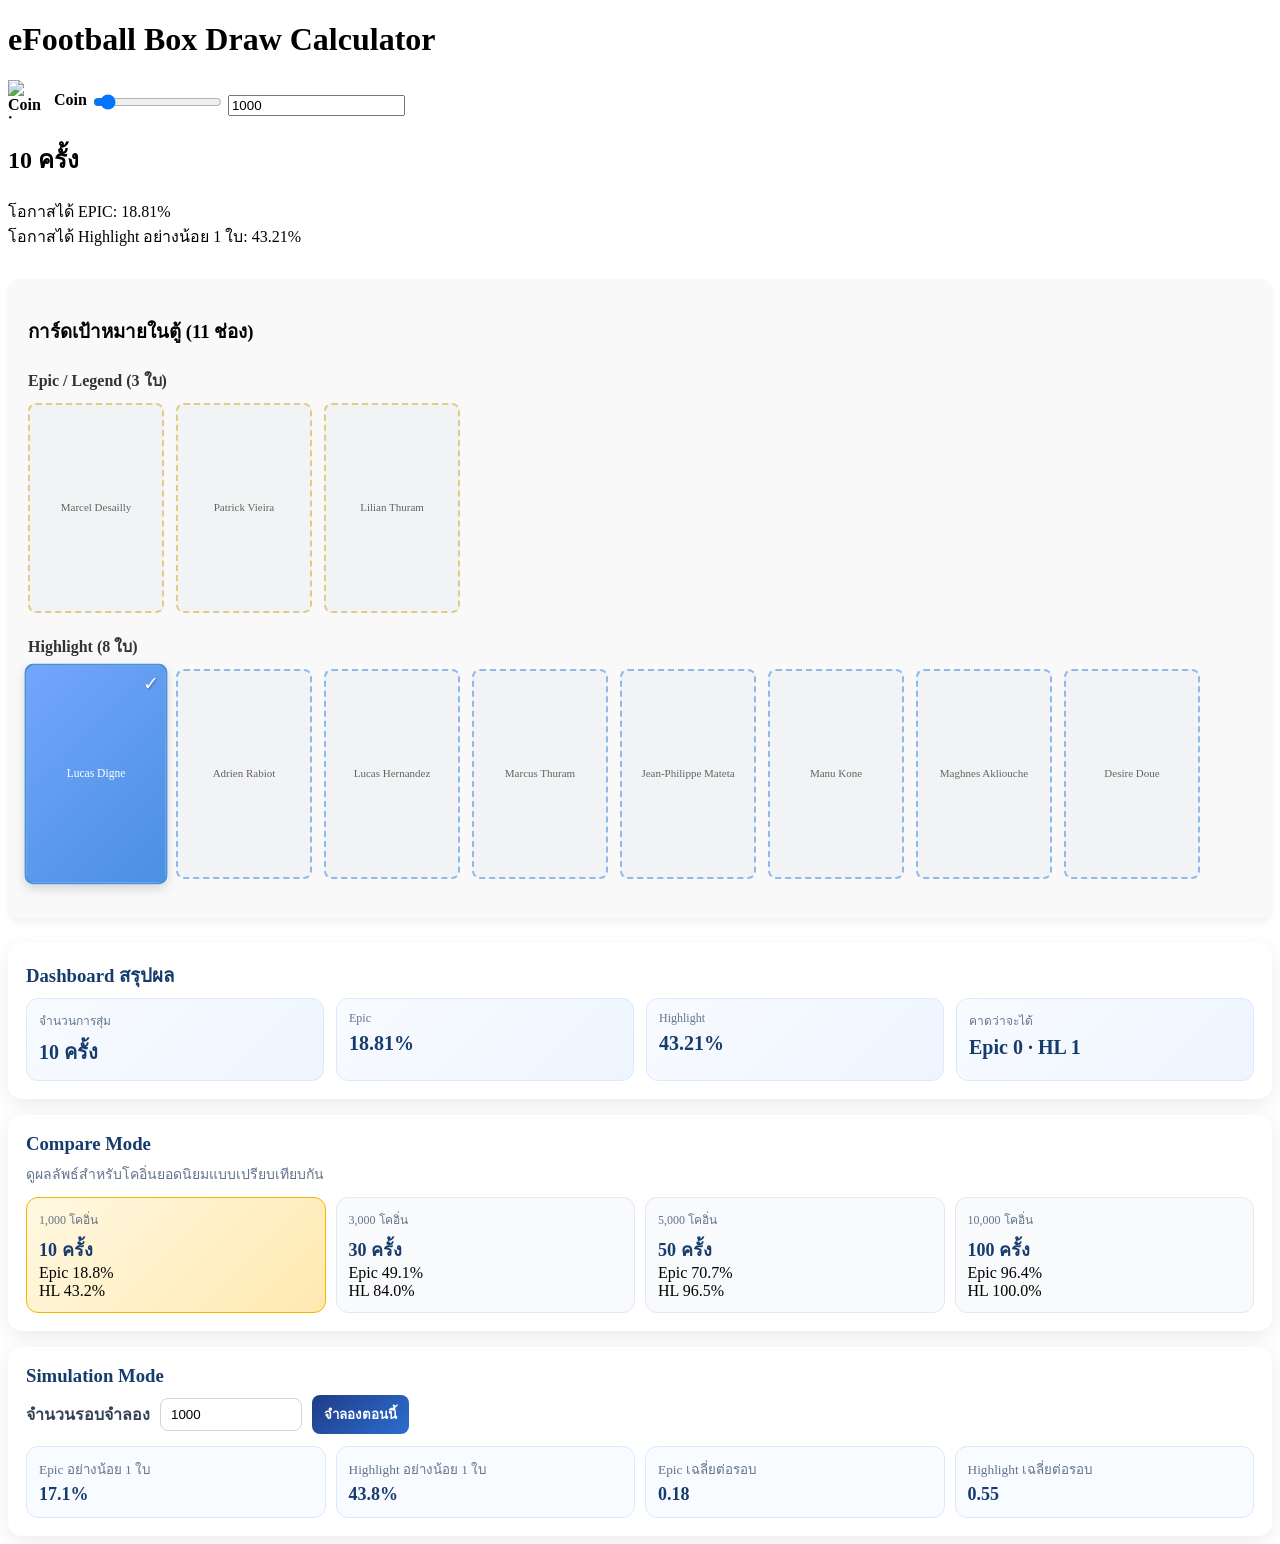
==== index.html @ aa3c1c3e "Rename Pack EPIC Cal.html to index.html" ====
<!DOCTYPE html>
<html lang="th">
<head>
    <meta charset="UTF-8">
    <meta name="viewport" content="width=device-width, initial-scale=1.0">
    <title>eFootball Box Draw Calculator</title>
    <link rel="stylesheet" href="gemini-code-1784095903949.css">
</head>
<body>
    <div class="container">
        <h1>eFootball Box Draw Calculator</h1>
        
        <div class="card-input">
            <label class="coin-label">
                <img class="coin-icon" src="https://img.konami.com/efootball/s/img/page/efotball-coin.png" alt="Coin icon">
                Coin
            </label>
            <input type="range" id="coinSlider" min="100" max="15000" step="100" value="1000">
            <input type="number" id="coinInput" value="1000">
        </div>

        <div class="result">
            <h2 id="drawCount">10 ครั้ง</h2>
            <div class="probability">
                <div>โอกาสได้ EPIC: <span id="epicChance">18.81%</span></div>
                <div>โอกาสได้ Highlight อย่างน้อย 1 ใบ: <span id="hlChance">43.21%</span></div>
            </div>
        </div>

        <!-- ส่วนแสดงผลการ์ดจำลอง -->
        <div class="card-display-container">
            <h3>การ์ดเป้าหมายในตู้ (11 ช่อง)</h3>
            
            <!-- กลุ่มการ์ดตำนาน 3 ใบ -->
            <div class="card-group epic-group">
                <h4>Epic / Legend (3 ใบ)</h4>
                <div class="cards-grid" id="epicCardsGrid">
                    <!-- การ์ดจะถูกสร้างด้วย JavaScript -->
                </div>
            </div>

            <!-- กลุ่มการ์ด Highlight 8 ใบ -->
            <div class="card-group highlight-group">
                <h4>Highlight (8 ใบ)</h4>
                <div class="cards-grid" id="highlightCardsGrid">
                    <!-- การ์ดจะถูกสร้างด้วย JavaScript -->
                </div>
            </div>
        </div>

        <div class="feature-section">
            <div class="panel-card">
                <h3>Dashboard สรุปผล</h3>
                <div class="dashboard-grid" id="dashboardSummary"></div>
            </div>

            <div class="panel-card">
                <h3>Compare Mode</h3>
                <p class="panel-caption">ดูผลลัพธ์สำหรับโคอิ่นยอดนิยมแบบเปรียบเทียบกัน</p>
                <div class="compare-grid" id="compareGrid"></div>
            </div>

            <div class="panel-card">
                <h3>Simulation Mode</h3>
                <div class="simulation-controls">
                    <label for="simulationCount">จำนวนรอบจำลอง</label>
                    <input type="number" id="simulationCount" min="100" max="10000" step="100" value="1000">
                    <button type="button" id="runSimulationBtn">จำลองตอนนี้</button>
                </div>
                <div class="simulation-results" id="simulationResults"></div>
            </div>
        </div>
    </div>

    <script src="gemini-code-1784095849559.js"></script>
    <script src="gemini-code-1784095901070.js"></script>
</body>
</html>
---- gemini-code-1784095903949.css ----
.coin-label {
    display: inline-flex;
    align-items: center;
    gap: 6px;
    font-weight: 600;
}

.coin-icon {
    width: 40px;
    height: 40px;
    object-fit: contain;
    display: inline-block;
    vertical-align: middle;
}

/* การจัดหน้าโดยรวม */
.card-display-container {
    margin-top: 30px;
    padding: 20px;
    background: #f9f9f9;
    border-radius: 12px;
    box-shadow: 0 4px 6px rgba(0,0,0,0.05);
}

.card-group {
    margin-bottom: 20px;
}

.card-group h4 {
    margin-bottom: 10px;
    color: #333;
}

/* ตารางแสดงการ์ด */
.cards-grid {
    display: flex;
    flex-wrap: wrap;
    gap: 12px;
}

/* สไตล์พื้นฐานของการ์ดนักเตะ */
.player-card {
    position: relative;
    width: 136px;
    min-height: 210px;
    border-radius: 8px;
    border: 2px dashed #ccc;
    background: #eef0f2;
    display: flex;
    flex-direction: column;
    justify-content: center;
    align-items: center;
    transition: all 0.3s ease;
    opacity: 0.6;
    padding: 8px;
    box-sizing: border-box;
}

.card-content {
    display: flex;
    flex-direction: column;
    align-items: center;
    gap: 6px;
    width: 100%;
}

.player-image {
    width: 120px;
    height: 170px;
    object-fit: cover;
    border-radius: 6px;
    display: block;
    background: #fff;
}

.card-label {
    font-size: 11px;
    text-align: center;
    line-height: 1.2;
    word-break: break-word;
}

/* สไตล์การ์ดประเภท Epic (สีทอง) */
.player-card.epic {
    border-color: #d4af37;
}

/* สไตล์การ์ดประเภท Highlight (สีม่วง/น้ำเงิน) */
.player-card.highlight {
    border-color: #4a90e2;
}

/* เครื่องหมายติ๊กถูก (ซ่อนไว้ตอนแรก) */
.player-card .checkmark {
    position: absolute;
    top: 6px;
    right: 6px;
    font-size: 18px;
    color: #aaa;
    visibility: hidden;
}

/* เมื่อการ์ดถูกเปิดใช้งาน (ตามจำนวนที่คำนวณได้) */
.player-card.active {
    opacity: 1;
    border-style: solid;
    transform: scale(1.05);
    box-shadow: 0 4px 10px rgba(0, 0, 0, 0.15);
}

.player-card.epic.active {
    background: linear-gradient(135deg, #ffe066, #d4af37);
    color: #fff;
}

.player-card.highlight.active {
    background: linear-gradient(135deg, #73a6fc, #4a90e2);
    color: #fff;
}

.player-card.active .checkmark {
    visibility: visible;
    color: #fff;
    text-shadow: 1px 1px 2px rgba(0,0,0,0.3);
}

.player-card.image-missing .card-label {
    color: #666;
}

.efootball-table-container {
    margin-top: 24px;
    overflow-x: auto;
}

.coins-probability-table {
    width: 100%;
    border-collapse: collapse;
    background: #fff;
    border-radius: 12px;
    overflow: hidden;
    box-shadow: 0 4px 12px rgba(0, 0, 0, 0.08);
}

.coins-probability-table th,
.coins-probability-table td {
    padding: 12px 10px;
    border-bottom: 1px solid #e8e8e8;
    text-align: center;
    font-size: 14px;
}

.coins-probability-table th {
    background: linear-gradient(135deg, #1f3c88, #2c6ecf);
    color: #fff;
    font-weight: 700;
}

.th-content {
    display: flex;
    flex-direction: column;
    align-items: center;
    gap: 4px;
}

.header-icon {
    font-size: 18px;
}

.coin-col {
    font-weight: 700;
    color: #1f3c88;
}

.draw-col {
    font-weight: 700;
    color: #333;
}

.prob-col {
    min-width: 220px;
}

.progress-wrapper {
    position: relative;
    width: 100%;
    height: 24px;
    background: #eef2f7;
    border-radius: 999px;
    overflow: hidden;
}

.progress-bar {
    height: 100%;
    border-radius: 999px;
    transition: width 0.3s ease;
}

.bar-green {
    background: linear-gradient(90deg, #24c76b, #1fa65b);
}

.bar-gold {
    background: linear-gradient(90deg, #ffd54f, #f4b400);
}

.pct-text {
    position: absolute;
    inset: 0;
    display: flex;
    align-items: center;
    justify-content: center;
    font-size: 12px;
    font-weight: 700;
}

.text-white {
    color: #fff;
}

.text-gold {
    color: #b8860b;
    font-weight: 700;
}

.text-lightgreen {
    color: #1f8f4d;
    font-weight: 700;
}

.row-gold-highlight {
    background: #fff8e1;
}

.row-max-green {
    background: #f2fff6;
    box-shadow: inset 0 0 0 1px #7ee08d;
}

.feature-section {
    display: grid;
    gap: 16px;
    margin-top: 24px;
}

.panel-card {
    background: #fff;
    border-radius: 14px;
    padding: 18px;
    box-shadow: 0 6px 20px rgba(0, 0, 0, 0.08);
}

.panel-card h3 {
    margin: 0 0 8px;
    color: #163b6d;
}

.panel-caption {
    margin: 0 0 12px;
    color: #64748b;
    font-size: 14px;
}

.dashboard-grid {
    display: grid;
    grid-template-columns: repeat(auto-fit, minmax(140px, 1fr));
    gap: 12px;
}

.summary-card {
    background: linear-gradient(135deg, #f8fbff, #eef5ff);
    border: 1px solid #dbe9ff;
    border-radius: 12px;
    padding: 12px;
}

.summary-label {
    display: block;
    font-size: 12px;
    color: #64748b;
    margin-bottom: 6px;
}

.summary-value {
    display: block;
    font-size: 20px;
    font-weight: 700;
    color: #163b6d;
}

.compare-grid {
    display: grid;
    grid-template-columns: repeat(auto-fit, minmax(140px, 1fr));
    gap: 10px;
}

.compare-card {
    border-radius: 12px;
    padding: 12px;
    background: #f8fafc;
    border: 1px solid #e2e8f0;
}

.compare-card.active {
    background: linear-gradient(135deg, #fff8e1, #ffe9b0);
    border-color: #f4b400;
}

.compare-label {
    font-size: 12px;
    color: #64748b;
    display: block;
    margin-bottom: 6px;
}

.compare-value {
    font-size: 18px;
    font-weight: 700;
    color: #163b6d;
}

.simulation-controls {
    display: flex;
    flex-wrap: wrap;
    gap: 10px;
    align-items: center;
    margin-bottom: 12px;
}

.simulation-controls label {
    font-weight: 600;
    color: #334155;
}

.simulation-controls input {
    padding: 8px 10px;
    border-radius: 8px;
    border: 1px solid #cbd5e1;
    min-width: 120px;
}

.simulation-controls button {
    border: none;
    border-radius: 8px;
    padding: 9px 12px;
    background: linear-gradient(135deg, #1f3c88, #2c6ecf);
    color: #fff;
    cursor: pointer;
    font-weight: 600;
}

.simulation-results {
    display: grid;
    grid-template-columns: repeat(auto-fit, minmax(140px, 1fr));
    gap: 10px;
}

.simulation-result-card {
    background: #f8fbff;
    border: 1px solid #dbe9ff;
    border-radius: 12px;
    padding: 12px;
}

.simulation-result-card strong {
    display: block;
    margin-top: 4px;
    color: #163b6d;
    font-size: 18px;
}

.simulation-result-card small {
    color: #64748b;
}
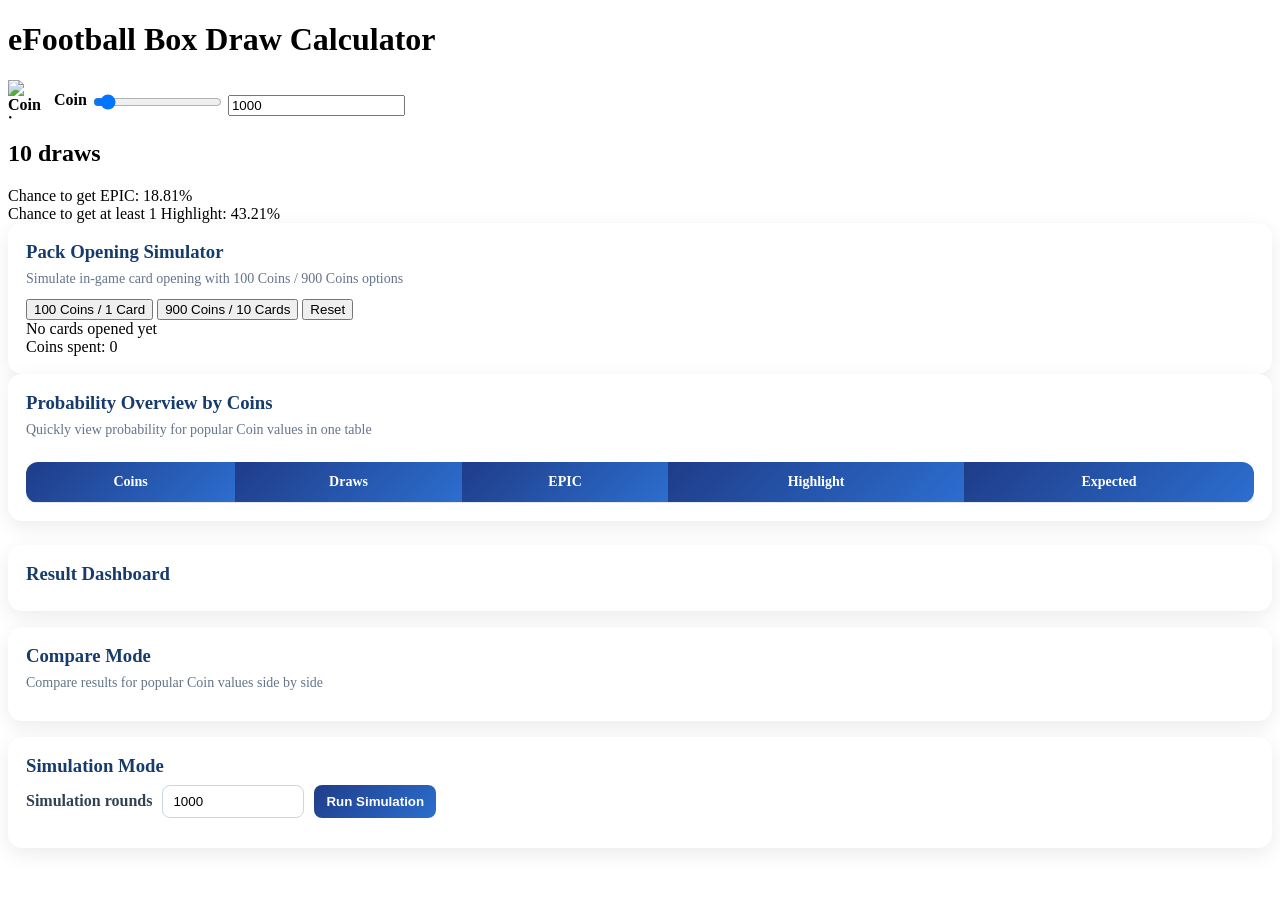
==== commit bac876ed: "Update index.html" ====
--- a/index.html
+++ b/index.html
@@ -1,5 +1,5 @@
 <!DOCTYPE html>
-<html lang="th">
+<html lang="en">
 <head>
     <meta charset="UTF-8">
     <meta name="viewport" content="width=device-width, initial-scale=1.0">
@@ -20,52 +20,64 @@
         </div>
 
         <div class="result">
-            <h2 id="drawCount">10 ครั้ง</h2>
+            <h2 id="drawCount">10 draws</h2>
             <div class="probability">
-                <div>โอกาสได้ EPIC: <span id="epicChance">18.81%</span></div>
-                <div>โอกาสได้ Highlight อย่างน้อย 1 ใบ: <span id="hlChance">43.21%</span></div>
+                <div>Chance to get EPIC: <span id="epicChance">18.81%</span></div>
+                <div>Chance to get at least 1 Highlight: <span id="hlChance">43.21%</span></div>
             </div>
         </div>
 
-        <!-- ส่วนแสดงผลการ์ดจำลอง -->
-        <div class="card-display-container">
-            <h3>การ์ดเป้าหมายในตู้ (11 ช่อง)</h3>
-            
-            <!-- กลุ่มการ์ดตำนาน 3 ใบ -->
-            <div class="card-group epic-group">
-                <h4>Epic / Legend (3 ใบ)</h4>
-                <div class="cards-grid" id="epicCardsGrid">
-                    <!-- การ์ดจะถูกสร้างด้วย JavaScript -->
-                </div>
+        <div class="panel-card opening-panel">
+            <h3>Pack Opening Simulator</h3>
+            <p class="panel-caption">Simulate in-game card opening with 100 Coins / 900 Coins options</p>
+            <div class="opening-actions">
+                <button type="button" id="openSingleBtn" class="opening-btn primary">100 Coins / 1 Card</button>
+                <button type="button" id="openTenBtn" class="opening-btn secondary">900 Coins / 10 Cards</button>
+                <button type="button" id="resetOpeningBtn" class="opening-btn reset">Reset</button>
             </div>
+            <div class="opening-summary" id="openingSummary">No cards opened yet</div>
+            <div class="opening-stats" id="openingStats">Coins spent: 0</div>
+            <div class="opening-history" id="openingHistory"></div>
+            <div class="cards-grid standard-grid" id="standardCardsGrid"></div>
+        </div>
 
-            <!-- กลุ่มการ์ด Highlight 8 ใบ -->
-            <div class="card-group highlight-group">
-                <h4>Highlight (8 ใบ)</h4>
-                <div class="cards-grid" id="highlightCardsGrid">
-                    <!-- การ์ดจะถูกสร้างด้วย JavaScript -->
-                </div>
+        <div class="panel-card probability-overview-card">
+            <h3>Probability Overview by Coins</h3>
+            <p class="panel-caption">Quickly view probability for popular Coin values in one table</p>
+            <div class="efootball-table-container">
+                <table class="coins-probability-table">
+                    <thead>
+                        <tr>
+                            <th>Coins</th>
+                            <th>Draws</th>
+                            <th>EPIC</th>
+                            <th>Highlight</th>
+                            <th>Expected</th>
+                        </tr>
+                    </thead>
+                    <tbody id="probabilityTableBody"></tbody>
+                </table>
             </div>
         </div>
 
         <div class="feature-section">
             <div class="panel-card">
-                <h3>Dashboard สรุปผล</h3>
+                <h3>Result Dashboard</h3>
                 <div class="dashboard-grid" id="dashboardSummary"></div>
             </div>
 
             <div class="panel-card">
                 <h3>Compare Mode</h3>
-                <p class="panel-caption">ดูผลลัพธ์สำหรับโคอิ่นยอดนิยมแบบเปรียบเทียบกัน</p>
+                <p class="panel-caption">Compare results for popular Coin values side by side</p>
                 <div class="compare-grid" id="compareGrid"></div>
             </div>
 
             <div class="panel-card">
                 <h3>Simulation Mode</h3>
                 <div class="simulation-controls">
-                    <label for="simulationCount">จำนวนรอบจำลอง</label>
+                    <label for="simulationCount">Simulation rounds</label>
                     <input type="number" id="simulationCount" min="100" max="10000" step="100" value="1000">
-                    <button type="button" id="runSimulationBtn">จำลองตอนนี้</button>
+                    <button type="button" id="runSimulationBtn">Run Simulation</button>
                 </div>
                 <div class="simulation-results" id="simulationResults"></div>
             </div>
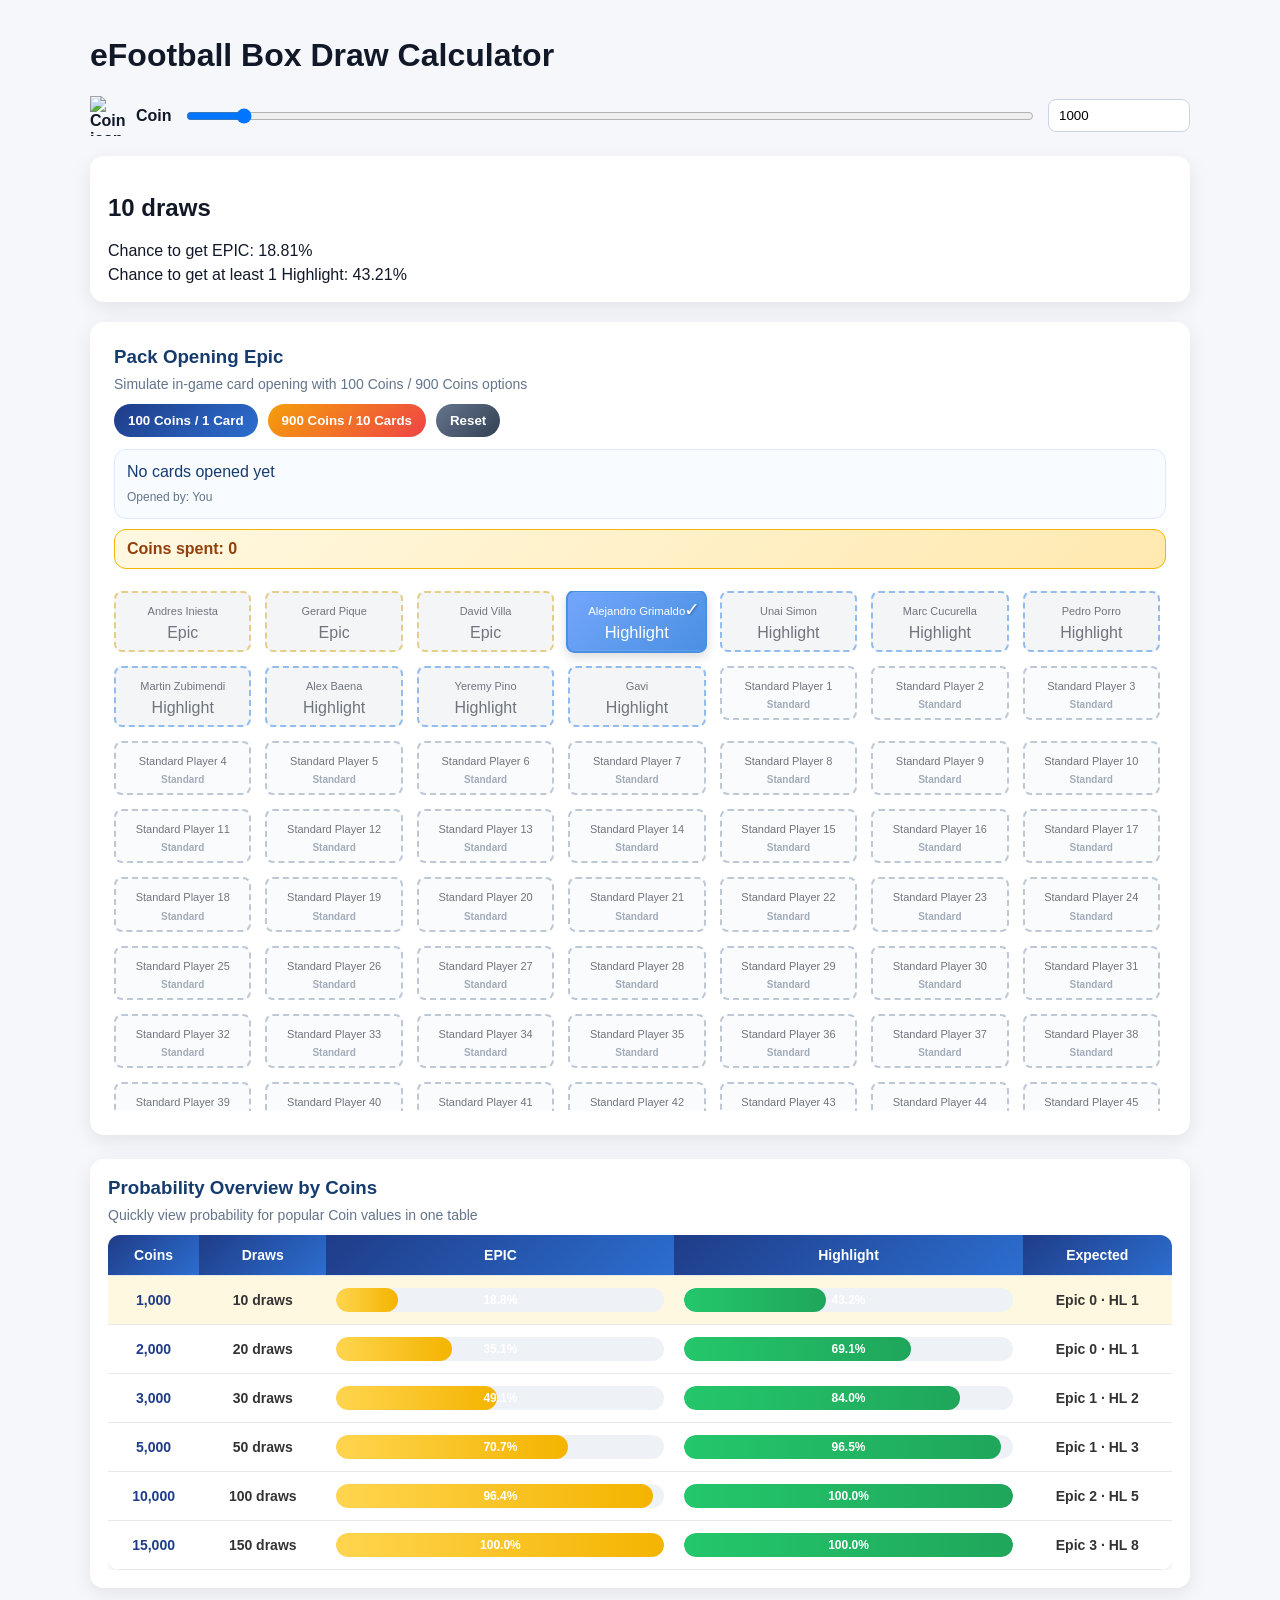
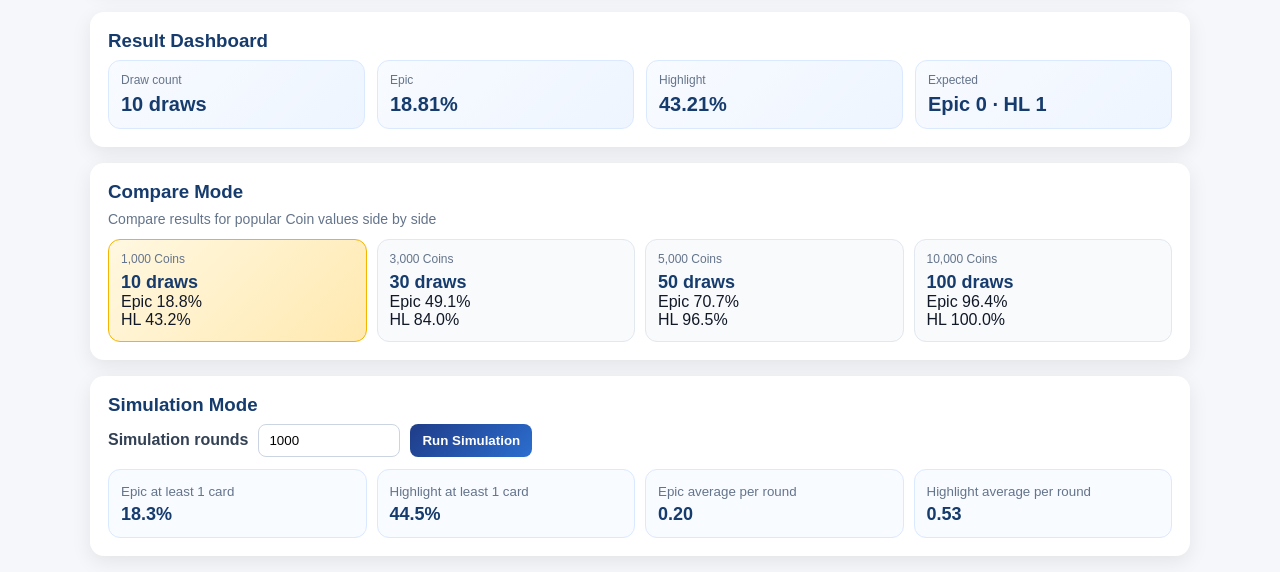
==== commit c56778f3: "Update index.html" ====
--- a/index.html
+++ b/index.html
@@ -28,7 +28,7 @@
         </div>
 
         <div class="panel-card opening-panel">
-            <h3>Pack Opening Simulator</h3>
+            <h3>Pack Opening Epic</h3>
             <p class="panel-caption">Simulate in-game card opening with 100 Coins / 900 Coins options</p>
             <div class="opening-actions">
                 <button type="button" id="openSingleBtn" class="opening-btn primary">100 Coins / 1 Card</button>
--- a/gemini-code-1784095903949.css
+++ b/gemini-code-1784095903949.css
@@ -13,7 +13,7 @@
     vertical-align: middle;
 }
 
-/* การจัดหน้าโดยรวม */
+/* Page layout */
 .card-display-container {
     margin-top: 30px;
     padding: 20px;
@@ -31,24 +31,29 @@
     color: #333;
 }
 
-/* ตารางแสดงการ์ด */
+/* Card display grid */
 .cards-grid {
-    display: flex;
-    flex-wrap: wrap;
+    display: grid;
+    /* ปรับปรุง: ใช้ auto-fill ร่วมกับขนาดขั้นต่ำที่เหมาะสมในมือถือ */
+    grid-template-columns: repeat(auto-fill, minmax(100px, 1fr));
     gap: 12px;
-}
-
-/* สไตล์พื้นฐานของการ์ดนักเตะ */
+    justify-items: center;
+    align-items: start;
+}
+
+/* Base player card styles */
 .player-card {
     position: relative;
-    width: 136px;
-    min-height: 210px;
+    width: 100%;
+    max-width: 150px;
+    /* ปรับปรุง: ถอด min-height ล็อกตายตัวออก เพื่อให้ยืดหยุ่นตามความสูงของรูปภาพจริง */
+    height: auto; 
     border-radius: 8px;
     border: 2px dashed #ccc;
     background: #eef0f2;
     display: flex;
     flex-direction: column;
-    justify-content: center;
+    justify-content: flex-start;
     align-items: center;
     transition: all 0.3s ease;
     opacity: 0.6;
@@ -65,8 +70,11 @@
 }
 
 .player-image {
-    width: 120px;
-    height: 170px;
+    width: 100%;
+    max-width: 132px;
+    height: auto;
+    /* ปรับปรุง: บังคับรักษาอัตราส่วนการ์ดให้คงที่เสมอในทุกอุปกรณ์ */
+    aspect-ratio: 132 / 186; 
     object-fit: cover;
     border-radius: 6px;
     display: block;
@@ -78,19 +86,68 @@
     text-align: center;
     line-height: 1.2;
     word-break: break-word;
-}
-
-/* สไตล์การ์ดประเภท Epic (สีทอง) */
+    margin-top: 4px;
+}
+
+/* Media Queries ปรับแต่งตามขนาดหน้าจอเพื่อความสมบูรณ์แบบ */
+@media (max-width: 900px) {
+    .cards-grid,
+    .standard-grid {
+        /* ให้แบ่งคอลัมน์อัตโนมัติแทนการล็อกจำนวนคอลัมน์ เพื่อความยืดหยุ่น */
+        grid-template-columns: repeat(auto-fill, minmax(100px, 1fr));
+    }
+}
+
+@media (max-width: 700px) {
+    .cards-grid,
+    .standard-grid {
+        grid-template-columns: repeat(auto-fill, minmax(85px, 1fr));
+        gap: 10px;
+    }
+
+    .standard-grid {
+        max-height: none;
+        padding-right: 0;
+    }
+
+    .player-card {
+        padding: 6px;
+        max-width: none;
+    }
+
+    .card-label {
+        font-size: 10px;
+    }
+}
+
+@media (max-width: 480px) {
+    .cards-grid,
+    .standard-grid {
+        /* ในมือถือจอเล็กมาก ปรับขั้นต่ำของการ์ดลงเล็กน้อยเพื่อไม่ให้ล้นออกนอกจอ */
+        grid-template-columns: repeat(auto-fill, minmax(75px, 1fr));
+        gap: 8px;
+    }
+
+    .player-card {
+        padding: 4px;
+    }
+
+    .card-label {
+        font-size: 9px;
+    }
+}
+
+/* Epic card styling (gold) */
 .player-card.epic {
     border-color: #d4af37;
 }
 
-/* สไตล์การ์ดประเภท Highlight (สีม่วง/น้ำเงิน) */
+/* Highlight card styling (blue/purple) */
 .player-card.highlight {
     border-color: #4a90e2;
 }
 
-/* เครื่องหมายติ๊กถูก (ซ่อนไว้ตอนแรก) */
+/* Checkmark (hidden by default) */
 .player-card .checkmark {
     position: absolute;
     top: 6px;
@@ -98,13 +155,14 @@
     font-size: 18px;
     color: #aaa;
     visibility: hidden;
-}
-
-/* เมื่อการ์ดถูกเปิดใช้งาน (ตามจำนวนที่คำนวณได้) */
+    z-index: 2;
+}
+
+/* When a card is activated based on the calculated amount */
 .player-card.active {
     opacity: 1;
     border-style: solid;
-    transform: scale(1.05);
+    transform: scale(1.03); /* ลดลงเล็กน้อยจาก 1.05 เพื่อป้องกันไม่ให้ชนการ์ดข้างๆ บนจอมือถือ */
     box-shadow: 0 4px 10px rgba(0, 0, 0, 0.15);
 }
 
@@ -118,6 +176,34 @@
     color: #fff;
 }
 
+.player-card.standard {
+    border-color: #94a3b8;
+    background: #f8fafc;
+}
+
+.player-card.standard .card-subtext {
+    font-size: 10px;
+    color: #64748b;
+    font-weight: 600;
+}
+
+.player-card.standard .standard-placeholder {
+    font-size: 28px;
+    color: #94a3b8;
+}
+
+.player-card.opened {
+    opacity: 1;
+    border-style: solid;
+    transform: translateY(-3px) scale(1.02);
+    box-shadow: 0 8px 16px rgba(15, 23, 42, 0.12);
+}
+
+.player-card.standard.opened {
+    background: linear-gradient(135deg, #e2e8f0, #f8fafc);
+    border-color: #475569;
+}
+
 .player-card.active .checkmark {
     visibility: visible;
     color: #fff;
@@ -128,8 +214,12 @@
     color: #666;
 }
 
+.probability-overview-card {
+    margin-top: 24px;
+}
+
 .efootball-table-container {
-    margin-top: 24px;
+    margin-top: 12px;
     overflow-x: auto;
 }
 
@@ -148,6 +238,11 @@
     border-bottom: 1px solid #e8e8e8;
     text-align: center;
     font-size: 14px;
+    vertical-align: middle;
+}
+
+.coins-probability-table tbody tr:hover {
+    background: #f8fbff;
 }
 
 .coins-probability-table th {
@@ -250,6 +345,120 @@
     box-shadow: 0 6px 20px rgba(0, 0, 0, 0.08);
 }
 
+.opening-panel {
+    margin-top: 18px;
+    padding: 24px;
+}
+
+.opening-actions {
+    display: flex;
+    flex-wrap: wrap;
+    gap: 10px;
+    margin-bottom: 12px;
+}
+
+.opening-btn {
+    border: none;
+    border-radius: 999px;
+    padding: 9px 14px;
+    font-weight: 700;
+    cursor: pointer;
+    color: #fff;
+}
+
+.opening-btn.primary {
+    background: linear-gradient(135deg, #1f3c88, #2c6ecf);
+}
+
+.opening-btn.secondary {
+    background: linear-gradient(135deg, #f59e0b, #ef4444);
+}
+
+.opening-btn.reset {
+    background: linear-gradient(135deg, #64748b, #334155);
+}
+
+.opening-summary {
+    background: #f8fbff;
+    border: 1px solid #dbe9ff;
+    border-radius: 12px;
+    padding: 10px 12px;
+    margin-bottom: 10px;
+    color: #163b6d;
+    line-height: 1.5;
+}
+
+.opening-stats {
+    background: linear-gradient(135deg, #fff8e1, #ffe9b0);
+    border: 1px solid #f4b400;
+    border-radius: 12px;
+    padding: 10px 12px;
+    margin-bottom: 10px;
+    font-weight: 700;
+    color: #92400e;
+}
+
+.opening-user {
+    font-size: 12px;
+    color: #64748b;
+}
+
+.opening-history {
+    display: grid;
+    gap: 8px;
+    margin-bottom: 12px;
+}
+
+.opening-history-item {
+    display: flex;
+    align-items: center;
+    gap: 8px;
+    padding: 8px 10px;
+    border-radius: 10px;
+    background: #f8fafc;
+    font-size: 13px;
+}
+
+.history-badge {
+    display: inline-flex;
+    align-items: center;
+    justify-content: center;
+    padding: 4px 8px;
+    border-radius: 999px;
+    font-size: 11px;
+    font-weight: 700;
+    color: #fff;
+}
+
+.history-badge.epic {
+    background: linear-gradient(135deg, #d4af37, #b8860b);
+}
+
+.history-badge.highlight {
+    background: linear-gradient(135deg, #4a90e2, #2563eb);
+}
+
+.history-badge.standard {
+    background: linear-gradient(135deg, #64748b, #334155);
+}
+
+.standard-grid {
+    max-height: 520px;
+    overflow-y: auto;
+    padding-right: 6px;
+    display: grid;
+    grid-template-columns: repeat(auto-fit, minmax(120px, 1fr));
+    gap: 14px;
+    align-items: start;
+}
+
+@media (max-width: 1024px) {
+    .standard-grid {
+        grid-template-columns: repeat(auto-fit, minmax(110px, 1fr));
+        gap: 12px;
+    }
+}
+
 .panel-card h3 {
     margin: 0 0 8px;
     color: #163b6d;
@@ -362,6 +571,54 @@
     padding: 12px;
 }
 
+body {
+    margin: 0;
+    padding: 16px;
+    font-family: Arial, sans-serif;
+    background: #f5f7fb;
+    color: #111827;
+    box-sizing: border-box;
+}
+
+.container {
+    max-width: 1100px;
+    margin: 0 auto;
+    width: 100%;
+}
+
+.card-input {
+    display: flex;
+    flex-wrap: wrap;
+    gap: 12px;
+    align-items: center;
+    margin-bottom: 20px;
+}
+
+.card-input input[type="range"] {
+    flex: 1 1 220px;
+    min-width: 0;
+}
+
+.card-input input[type="number"] {
+    width: 120px;
+    padding: 8px 10px;
+    border-radius: 8px;
+    border: 1px solid #cbd5e1;
+}
+
+.result {
+    background: #fff;
+    border-radius: 14px;
+    padding: 18px;
+    box-shadow: 0 6px 20px rgba(0,0,0,0.08);
+    margin-bottom: 20px;
+}
+
+.probability {
+    display: grid;
+    gap: 6px;
+}
+
 .simulation-result-card strong {
     display: block;
     margin-top: 4px;
@@ -371,4 +628,59 @@
 
 .simulation-result-card small {
     color: #64748b;
-}+}
+
+/* ปรับปรุง Responsive สากล: เอาการล็อกขนาดรูปภาพตายตัวออกทั้งหมด */
+@media (max-width: 768px) {
+    body {
+        padding: 12px;
+    }
+
+    .opening-actions {
+        flex-direction: column;
+        align-items: stretch;
+    }
+
+    .opening-btn {
+        width: 100%;
+    }
+
+    .coin-label {
+        width: 100%;
+    }
+
+    .card-input {
+        align-items: stretch;
+    }
+
+    .card-input input[type="number"] {
+        width: 100%;
+    }
+
+    .result,
+    .panel-card,
+    .card-display-container {
+        padding: 14px;
+    }
+
+    /* ลบการล็อกความสูงและขนาดรูปภาพที่เคยผิดพลาดออก ให้ใช้ตาม aspect-ratio ด้านบน */
+}
+
+@media (max-width: 480px) {
+    body {
+        padding: 10px;
+    }
+
+    h1 {
+        font-size: 1.4rem;
+    }
+
+    .summary-value {
+        font-size: 16px;
+    }
+
+    .compare-value,
+    .simulation-result-card strong {
+        font-size: 16px;
+    }
+}
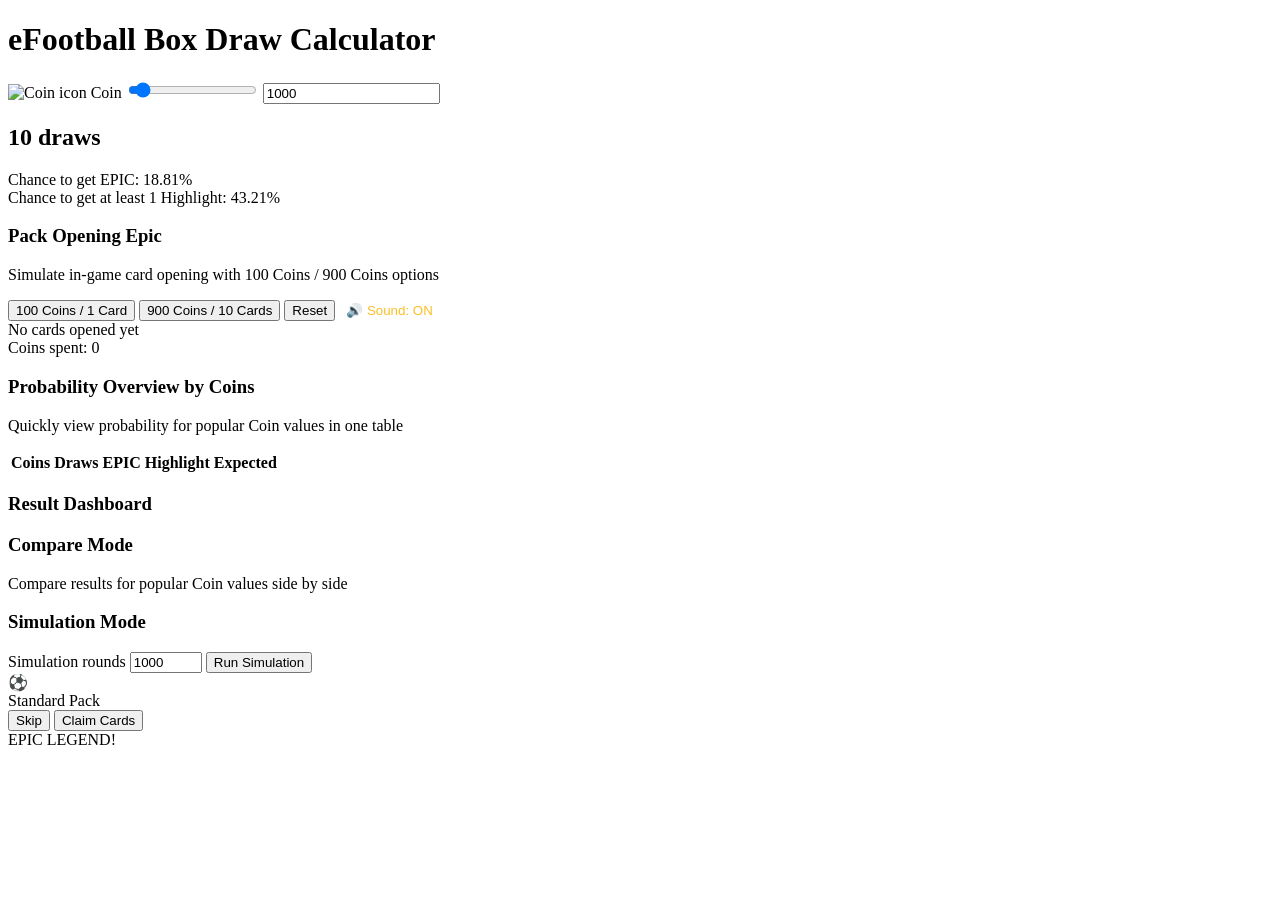
==== commit b424d33f: "Refactor index.html and add sound toggle feature Updated HTML structure and added sound toggle butto" ====
--- a/index.html
+++ b/index.html
@@ -4,7 +4,7 @@
     <meta charset="UTF-8">
     <meta name="viewport" content="width=device-width, initial-scale=1.0">
     <title>eFootball Box Draw Calculator</title>
-    <link rel="stylesheet" href="gemini-code-1784095903949.css">
+    <link rel="stylesheet" href="style.css">
 </head>
 <body>
     <div class="container">
@@ -34,6 +34,7 @@
                 <button type="button" id="openSingleBtn" class="opening-btn primary">100 Coins / 1 Card</button>
                 <button type="button" id="openTenBtn" class="opening-btn secondary">900 Coins / 10 Cards</button>
                 <button type="button" id="resetOpeningBtn" class="opening-btn reset">Reset</button>
+                <button type="button" id="soundToggleBtn" class="opening-btn sound-toggle" style="background: rgba(255, 255, 255, 0.08); border: 1px solid rgba(255,255,255,0.12); color: #fbbf24;">🔊 Sound: ON</button>
             </div>
             <div class="opening-summary" id="openingSummary">No cards opened yet</div>
             <div class="opening-stats" id="openingStats">Coins spent: 0</div>
@@ -84,7 +85,36 @@
         </div>
     </div>
 
-    <script src="gemini-code-1784095849559.js"></script>
-    <script src="gemini-code-1784095901070.js"></script>
+    <!-- Cinematic Pack Reveal Modal Overlay -->
+    <div id="packModal" class="pack-modal hidden">
+        <div class="flash-overlay" id="flashOverlay"></div>
+        
+        <!-- Phase 1: Floating/Shaking Card Pack -->
+        <div class="pack-reveal-container" id="packRevealContainer">
+            <div class="pack-card-element" id="packCardElement">
+                <div class="pack-glow-sigil"></div>
+                <div class="pack-logo">⚽</div>
+                <div class="pack-label-text">Standard Pack</div>
+            </div>
+        </div>
+
+        <!-- Phase 2: Revealed Cards Grid -->
+        <div class="revealed-grid" id="revealedGrid"></div>
+
+        <!-- Phase 3: Reveal Action Buttons -->
+        <div class="reveal-controls" id="revealControls">
+            <button type="button" class="reveal-modal-btn skip" id="skipBtn">Skip</button>
+            <button type="button" class="reveal-modal-btn claim" id="claimBtn">Claim Cards</button>
+        </div>
+
+        <!-- Special Epic Cinematic Zoom Overlay -->
+        <div class="epic-cinematic-overlay" id="epicCinematicOverlay">
+            <div class="epic-cinematic-card-zoom" id="epicCinematicCardZoom"></div>
+            <div class="epic-title-reveal" id="epicTitleReveal">EPIC LEGEND!</div>
+        </div>
+    </div>
+
+    <script src="probability.js"></script>
+    <script src="app.js"></script>
 </body>
 </html>
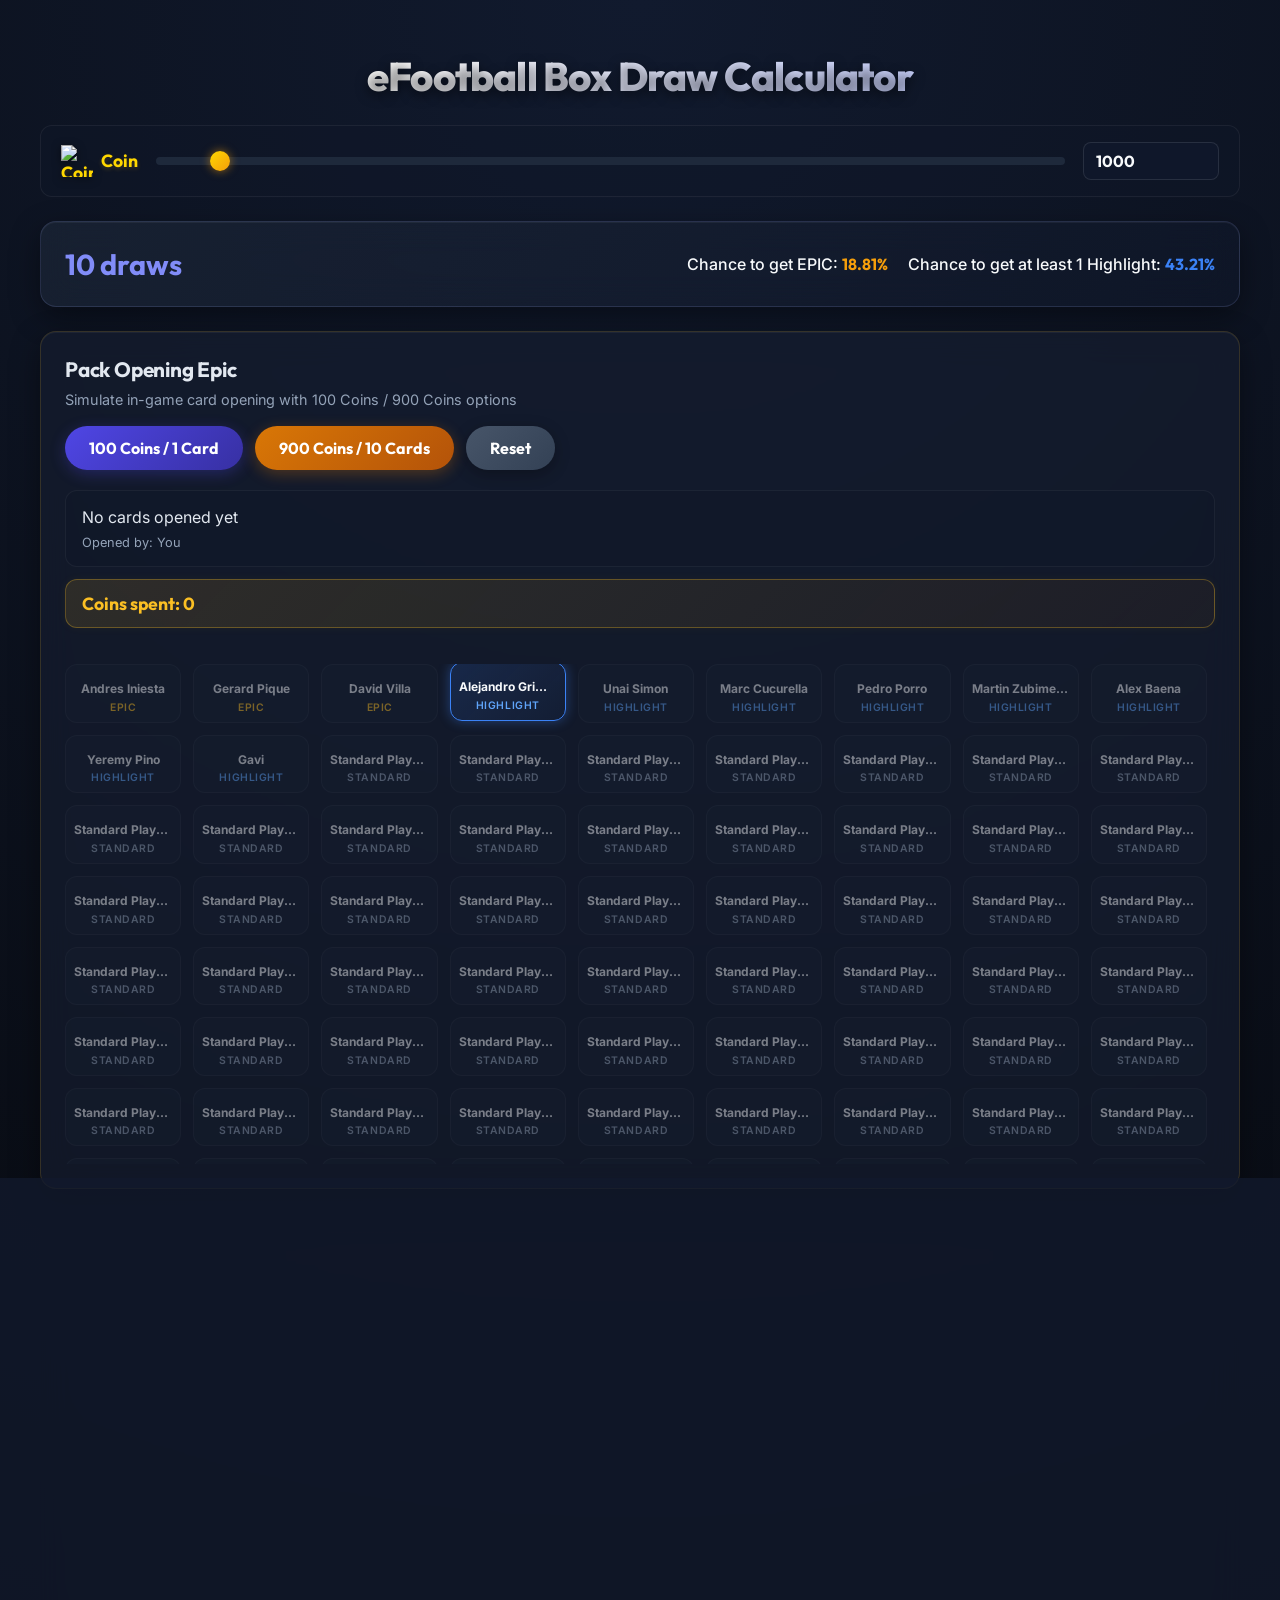
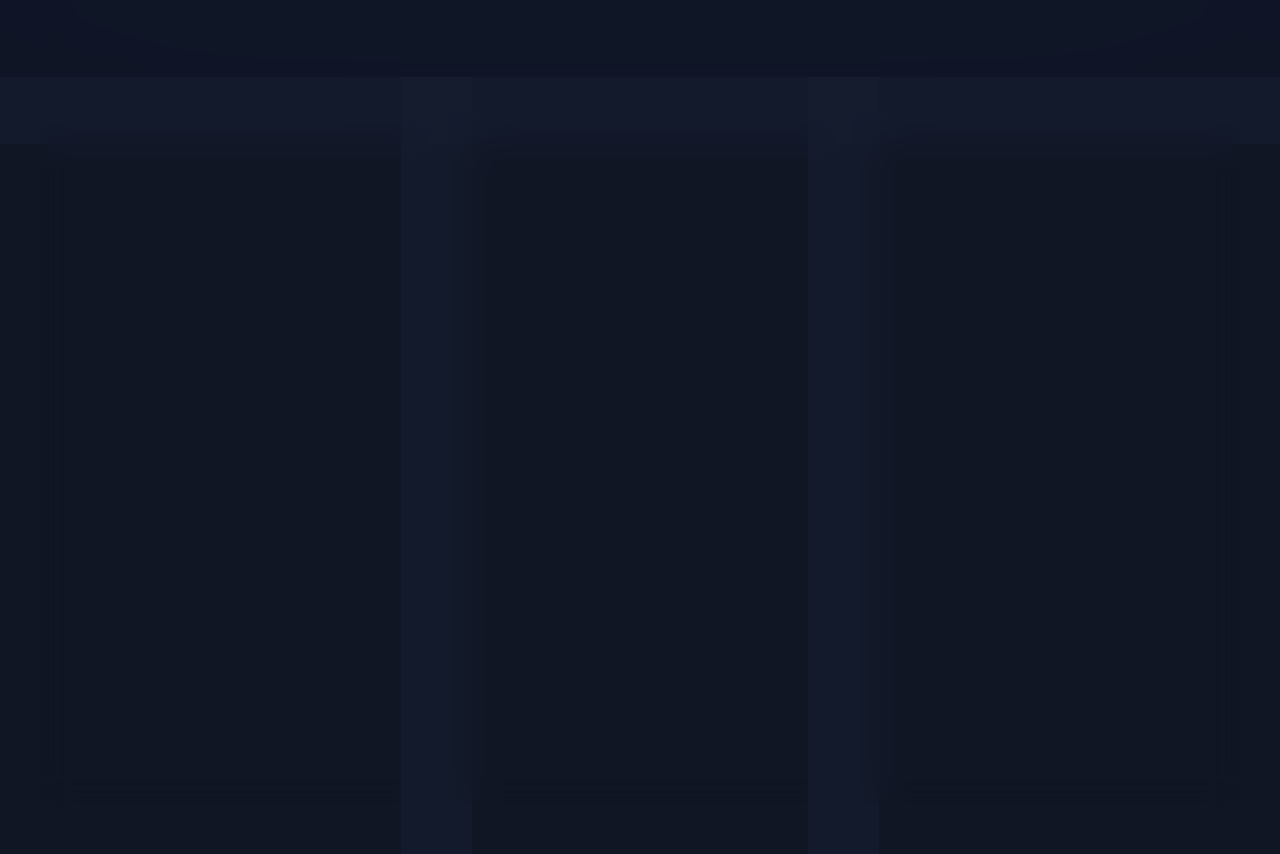
==== commit b6b70deb: "Add files via upload" ====
--- a/index.html
+++ b/index.html
@@ -1,120 +1,90 @@
-<!DOCTYPE html>
-<html lang="en">
-<head>
-    <meta charset="UTF-8">
-    <meta name="viewport" content="width=device-width, initial-scale=1.0">
-    <title>eFootball Box Draw Calculator</title>
-    <link rel="stylesheet" href="style.css">
-</head>
-<body>
-    <div class="container">
-        <h1>eFootball Box Draw Calculator</h1>
-        
-        <div class="card-input">
-            <label class="coin-label">
-                <img class="coin-icon" src="https://img.konami.com/efootball/s/img/page/efotball-coin.png" alt="Coin icon">
-                Coin
-            </label>
-            <input type="range" id="coinSlider" min="100" max="15000" step="100" value="1000">
-            <input type="number" id="coinInput" value="1000">
-        </div>
-
-        <div class="result">
-            <h2 id="drawCount">10 draws</h2>
-            <div class="probability">
-                <div>Chance to get EPIC: <span id="epicChance">18.81%</span></div>
-                <div>Chance to get at least 1 Highlight: <span id="hlChance">43.21%</span></div>
-            </div>
-        </div>
-
-        <div class="panel-card opening-panel">
-            <h3>Pack Opening Epic</h3>
-            <p class="panel-caption">Simulate in-game card opening with 100 Coins / 900 Coins options</p>
-            <div class="opening-actions">
-                <button type="button" id="openSingleBtn" class="opening-btn primary">100 Coins / 1 Card</button>
-                <button type="button" id="openTenBtn" class="opening-btn secondary">900 Coins / 10 Cards</button>
-                <button type="button" id="resetOpeningBtn" class="opening-btn reset">Reset</button>
-                <button type="button" id="soundToggleBtn" class="opening-btn sound-toggle" style="background: rgba(255, 255, 255, 0.08); border: 1px solid rgba(255,255,255,0.12); color: #fbbf24;">🔊 Sound: ON</button>
-            </div>
-            <div class="opening-summary" id="openingSummary">No cards opened yet</div>
-            <div class="opening-stats" id="openingStats">Coins spent: 0</div>
-            <div class="opening-history" id="openingHistory"></div>
-            <div class="cards-grid standard-grid" id="standardCardsGrid"></div>
-        </div>
-
-        <div class="panel-card probability-overview-card">
-            <h3>Probability Overview by Coins</h3>
-            <p class="panel-caption">Quickly view probability for popular Coin values in one table</p>
-            <div class="efootball-table-container">
-                <table class="coins-probability-table">
-                    <thead>
-                        <tr>
-                            <th>Coins</th>
-                            <th>Draws</th>
-                            <th>EPIC</th>
-                            <th>Highlight</th>
-                            <th>Expected</th>
-                        </tr>
-                    </thead>
-                    <tbody id="probabilityTableBody"></tbody>
-                </table>
-            </div>
-        </div>
-
-        <div class="feature-section">
-            <div class="panel-card">
-                <h3>Result Dashboard</h3>
-                <div class="dashboard-grid" id="dashboardSummary"></div>
-            </div>
-
-            <div class="panel-card">
-                <h3>Compare Mode</h3>
-                <p class="panel-caption">Compare results for popular Coin values side by side</p>
-                <div class="compare-grid" id="compareGrid"></div>
-            </div>
-
-            <div class="panel-card">
-                <h3>Simulation Mode</h3>
-                <div class="simulation-controls">
-                    <label for="simulationCount">Simulation rounds</label>
-                    <input type="number" id="simulationCount" min="100" max="10000" step="100" value="1000">
-                    <button type="button" id="runSimulationBtn">Run Simulation</button>
-                </div>
-                <div class="simulation-results" id="simulationResults"></div>
-            </div>
-        </div>
-    </div>
-
-    <!-- Cinematic Pack Reveal Modal Overlay -->
-    <div id="packModal" class="pack-modal hidden">
-        <div class="flash-overlay" id="flashOverlay"></div>
-        
-        <!-- Phase 1: Floating/Shaking Card Pack -->
-        <div class="pack-reveal-container" id="packRevealContainer">
-            <div class="pack-card-element" id="packCardElement">
-                <div class="pack-glow-sigil"></div>
-                <div class="pack-logo">⚽</div>
-                <div class="pack-label-text">Standard Pack</div>
-            </div>
-        </div>
-
-        <!-- Phase 2: Revealed Cards Grid -->
-        <div class="revealed-grid" id="revealedGrid"></div>
-
-        <!-- Phase 3: Reveal Action Buttons -->
-        <div class="reveal-controls" id="revealControls">
-            <button type="button" class="reveal-modal-btn skip" id="skipBtn">Skip</button>
-            <button type="button" class="reveal-modal-btn claim" id="claimBtn">Claim Cards</button>
-        </div>
-
-        <!-- Special Epic Cinematic Zoom Overlay -->
-        <div class="epic-cinematic-overlay" id="epicCinematicOverlay">
-            <div class="epic-cinematic-card-zoom" id="epicCinematicCardZoom"></div>
-            <div class="epic-title-reveal" id="epicTitleReveal">EPIC LEGEND!</div>
-        </div>
-    </div>
-
-    <script src="probability.js"></script>
-    <script src="app.js"></script>
-</body>
-</html>
+<!DOCTYPE html>
+<html lang="en">
+<head>
+    <meta charset="UTF-8">
+    <meta name="viewport" content="width=device-width, initial-scale=1.0">
+    <title>eFootball Box Draw Calculator</title>
+    <link rel="stylesheet" href="style.css">
+</head>
+<body>
+    <div class="container">
+        <h1>eFootball Box Draw Calculator</h1>
+        
+        <div class="card-input">
+            <label class="coin-label">
+                <img class="coin-icon" src="https://img.konami.com/efootball/s/img/page/efotball-coin.png" alt="Coin icon">
+                Coin
+            </label>
+            <input type="range" id="coinSlider" min="100" max="15000" step="100" value="1000">
+            <input type="number" id="coinInput" value="1000">
+        </div>
+
+        <div class="result">
+            <h2 id="drawCount">10 draws</h2>
+            <div class="probability">
+                <div>Chance to get EPIC: <span id="epicChance">18.81%</span></div>
+                <div>Chance to get at least 1 Highlight: <span id="hlChance">43.21%</span></div>
+            </div>
+        </div>
+
+        <div class="panel-card opening-panel">
+            <h3>Pack Opening Epic</h3>
+            <p class="panel-caption">Simulate in-game card opening with 100 Coins / 900 Coins options</p>
+            <div class="opening-actions">
+                <button type="button" id="openSingleBtn" class="opening-btn primary">100 Coins / 1 Card</button>
+                <button type="button" id="openTenBtn" class="opening-btn secondary">900 Coins / 10 Cards</button>
+                <button type="button" id="resetOpeningBtn" class="opening-btn reset">Reset</button>
+            </div>
+            <div class="opening-summary" id="openingSummary">No cards opened yet</div>
+            <div class="opening-stats" id="openingStats">Coins spent: 0</div>
+            <div class="opening-history" id="openingHistory"></div>
+            <div class="cards-grid standard-grid" id="standardCardsGrid"></div>
+        </div>
+
+        <div class="panel-card probability-overview-card">
+            <h3>Probability Overview by Coins</h3>
+            <p class="panel-caption">Quickly view probability for popular Coin values in one table</p>
+            <div class="efootball-table-container">
+                <table class="coins-probability-table">
+                    <thead>
+                        <tr>
+                            <th>Coins</th>
+                            <th>Draws</th>
+                            <th>EPIC</th>
+                            <th>Highlight</th>
+                            <th>Expected</th>
+                        </tr>
+                    </thead>
+                    <tbody id="probabilityTableBody"></tbody>
+                </table>
+            </div>
+        </div>
+
+        <div class="feature-section">
+            <div class="panel-card">
+                <h3>Result Dashboard</h3>
+                <div class="dashboard-grid" id="dashboardSummary"></div>
+            </div>
+
+            <div class="panel-card">
+                <h3>Compare Mode</h3>
+                <p class="panel-caption">Compare results for popular Coin values side by side</p>
+                <div class="compare-grid" id="compareGrid"></div>
+            </div>
+
+            <div class="panel-card">
+                <h3>Simulation Mode</h3>
+                <div class="simulation-controls">
+                    <label for="simulationCount">Simulation rounds</label>
+                    <input type="number" id="simulationCount" min="100" max="10000" step="100" value="1000">
+                    <button type="button" id="runSimulationBtn">Run Simulation</button>
+                </div>
+                <div class="simulation-results" id="simulationResults"></div>
+            </div>
+        </div>
+    </div>
+
+    <script src="probability.js"></script>
+    <script src="app.js"></script>
+</body>
+</html>
--- a/style.css
+++ b/style.css
@@ -0,0 +1,777 @@
+@import url('https://fonts.googleapis.com/css2?family=Inter:wght@400;500;600;700&family=Outfit:wght@400;600;700;800&display=swap');
+
+:root {
+    --bg-dark: #07090e;
+    --bg-deep: #0b0f19;
+    --bg-panel: rgba(22, 30, 49, 0.65);
+    --bg-card: rgba(30, 41, 59, 0.4);
+    --border-color: rgba(255, 255, 255, 0.06);
+    --border-glow: rgba(255, 255, 255, 0.1);
+    --text-main: #f8fafc;
+    --text-muted: #94a3b8;
+    
+    --color-epic-primary: #d4af37;
+    --color-epic-secondary: #f59e0b;
+    --color-epic-glow: rgba(245, 158, 11, 0.45);
+    
+    --color-hl-primary: #3b82f6;
+    --color-hl-secondary: #2563eb;
+    --color-hl-glow: rgba(59, 130, 246, 0.4);
+    
+    --color-std-primary: #64748b;
+    --color-std-secondary: #475569;
+    --color-std-glow: rgba(100, 116, 139, 0.15);
+    
+    --transition-smooth: all 0.3s cubic-bezier(0.4, 0, 0.2, 1);
+}
+
+/* Global Reset & Base */
+body {
+    margin: 0;
+    padding: 24px;
+    font-family: 'Inter', sans-serif;
+    background: radial-gradient(circle at top, #111a2e 0%, var(--bg-dark) 70%);
+    color: var(--text-main);
+    box-sizing: border-box;
+    min-height: 100vh;
+}
+
+.container {
+    max-width: 1200px;
+    margin: 0 auto;
+    width: 100%;
+}
+
+/* Headings */
+h1 {
+    font-family: 'Outfit', sans-serif;
+    font-weight: 800;
+    font-size: 2.5rem;
+    text-align: center;
+    margin-bottom: 24px;
+    background: linear-gradient(135deg, #fff 30%, #a5b4fc 100%);
+    -webkit-background-clip: text;
+    -webkit-text-fill-color: transparent;
+    letter-spacing: -0.02em;
+    text-shadow: 0 4px 12px rgba(0,0,0,0.5);
+}
+
+h2, h3, h4 {
+    font-family: 'Outfit', sans-serif;
+    font-weight: 700;
+}
+
+/* Panel & Card Design */
+.panel-card, .result, .card-display-container {
+    background: var(--bg-panel);
+    border: 1px solid var(--border-color);
+    border-radius: 16px;
+    padding: 24px;
+    box-shadow: 0 10px 30px rgba(0, 0, 0, 0.4), inset 0 1px 0 rgba(255,255,255,0.05);
+    backdrop-filter: blur(16px);
+    -webkit-backdrop-filter: blur(16px);
+    margin-bottom: 24px;
+    transition: var(--transition-smooth);
+}
+
+.panel-card:hover {
+    border-color: rgba(165, 180, 252, 0.15);
+    box-shadow: 0 15px 35px rgba(0, 0, 0, 0.5), inset 0 1px 0 rgba(255,255,255,0.08);
+}
+
+.panel-card h3 {
+    margin: 0 0 8px;
+    color: #e2e8f0;
+    font-size: 1.3rem;
+    letter-spacing: -0.01em;
+}
+
+.panel-caption {
+    margin: 0 0 16px;
+    color: var(--text-muted);
+    font-size: 0.9rem;
+    line-height: 1.4;
+}
+
+/* Inputs & Controls */
+.card-input {
+    display: flex;
+    flex-wrap: wrap;
+    gap: 16px;
+    align-items: center;
+    background: rgba(15, 23, 42, 0.4);
+    padding: 16px 20px;
+    border-radius: 12px;
+    border: 1px solid var(--border-color);
+    margin-bottom: 24px;
+}
+
+.coin-label {
+    display: inline-flex;
+    align-items: center;
+    gap: 8px;
+    font-weight: 700;
+    color: #ffd700;
+    font-family: 'Outfit', sans-serif;
+    font-size: 1.1rem;
+    text-shadow: 0 2px 4px rgba(251, 191, 36, 0.2);
+}
+
+.coin-icon {
+    width: 32px;
+    height: 32px;
+    object-fit: contain;
+    filter: drop-shadow(0 2px 4px rgba(0,0,0,0.5));
+}
+
+/* Custom Range Input */
+input[type="range"] {
+    -webkit-appearance: none;
+    appearance: none;
+    flex: 1 1 250px;
+    height: 8px;
+    border-radius: 999px;
+    background: #1e293b;
+    outline: none;
+}
+
+input[type="range"]::-webkit-slider-thumb {
+    -webkit-appearance: none;
+    appearance: none;
+    width: 20px;
+    height: 20px;
+    border-radius: 50%;
+    background: linear-gradient(135deg, #ffd700, #f59e0b);
+    cursor: pointer;
+    box-shadow: 0 0 10px rgba(245, 158, 11, 0.6);
+    transition: transform 0.1s ease;
+}
+
+input[type="range"]::-webkit-slider-thumb:hover {
+    transform: scale(1.15);
+}
+
+/* Custom Number Input */
+input[type="number"] {
+    background: #0f172a;
+    border: 1px solid rgba(255,255,255,0.1);
+    color: var(--text-main);
+    font-weight: 700;
+    font-family: 'Outfit', sans-serif;
+    font-size: 1rem;
+    border-radius: 8px;
+    padding: 8px 12px;
+    outline: none;
+    width: 110px;
+    transition: var(--transition-smooth);
+}
+
+input[type="number"]:focus {
+    border-color: #ffd700;
+    box-shadow: 0 0 10px rgba(245, 158, 11, 0.3);
+}
+
+/* Main Display Results */
+.result {
+    display: flex;
+    justify-content: space-between;
+    align-items: center;
+    flex-wrap: wrap;
+    gap: 16px;
+    background: linear-gradient(135deg, rgba(30, 41, 59, 0.6) 0%, rgba(15, 23, 42, 0.6) 100%);
+    border: 1px solid rgba(165, 180, 252, 0.15);
+}
+
+.result h2 {
+    font-size: 1.8rem;
+    margin: 0;
+    color: #818cf8;
+}
+
+.probability {
+    display: flex;
+    gap: 20px;
+    font-weight: 500;
+}
+
+.probability span {
+    font-weight: 700;
+    font-family: 'Outfit', sans-serif;
+}
+
+#epicChance { color: #f59e0b; }
+#hlChance { color: #3b82f6; }
+
+/* Grid Dashboard */
+.dashboard-grid {
+    display: grid;
+    grid-template-columns: repeat(auto-fit, minmax(180px, 1fr));
+    gap: 16px;
+}
+
+.summary-card {
+    background: linear-gradient(135deg, rgba(30, 41, 59, 0.4) 0%, rgba(15, 23, 42, 0.4) 100%);
+    border: 1px solid var(--border-color);
+    border-radius: 12px;
+    padding: 16px;
+    transition: var(--transition-smooth);
+}
+
+.summary-card:hover {
+    transform: translateY(-2px);
+    border-color: rgba(255,255,255,0.1);
+}
+
+.summary-label {
+    display: block;
+    font-size: 0.8rem;
+    color: var(--text-muted);
+    text-transform: uppercase;
+    letter-spacing: 0.05em;
+    margin-bottom: 6px;
+}
+
+.summary-value {
+    display: block;
+    font-size: 1.3rem;
+    font-weight: 700;
+    font-family: 'Outfit', sans-serif;
+    color: var(--text-main);
+}
+
+/* Compare Mode Grid */
+.compare-grid {
+    display: grid;
+    grid-template-columns: repeat(auto-fit, minmax(180px, 1fr));
+    gap: 14px;
+}
+
+.compare-card {
+    border-radius: 12px;
+    padding: 16px;
+    background: rgba(30, 41, 59, 0.3);
+    border: 1px solid var(--border-color);
+    transition: var(--transition-smooth);
+}
+
+.compare-card:hover {
+    transform: translateY(-2px);
+}
+
+.compare-card.active {
+    background: linear-gradient(135deg, rgba(245, 158, 11, 0.1) 0%, rgba(251, 191, 36, 0.05) 100%);
+    border-color: var(--color-epic-primary);
+    box-shadow: 0 0 15px rgba(245, 158, 11, 0.15);
+}
+
+.compare-label {
+    font-size: 0.8rem;
+    color: var(--text-muted);
+    display: block;
+    margin-bottom: 6px;
+}
+
+.compare-value {
+    font-size: 1.2rem;
+    font-weight: 700;
+    font-family: 'Outfit', sans-serif;
+    color: var(--text-main);
+    margin-bottom: 8px;
+    display: block;
+}
+
+.compare-card div {
+    font-size: 0.85rem;
+    line-height: 1.5;
+}
+
+/* Probability Table */
+.efootball-table-container {
+    overflow-x: auto;
+    border-radius: 12px;
+    border: 1px solid var(--border-color);
+}
+
+.coins-probability-table {
+    width: 100%;
+    border-collapse: collapse;
+    background: rgba(15, 23, 42, 0.4);
+    font-size: 0.95rem;
+}
+
+.coins-probability-table th,
+.coins-probability-table td {
+    padding: 14px 16px;
+    border-bottom: 1px solid var(--border-color);
+    text-align: center;
+}
+
+.coins-probability-table th {
+    background: rgba(30, 41, 59, 0.7);
+    color: #c7d2fe;
+    font-weight: 700;
+    font-family: 'Outfit', sans-serif;
+    font-size: 0.9rem;
+    letter-spacing: 0.05em;
+    text-transform: uppercase;
+}
+
+.coins-probability-table tbody tr {
+    transition: var(--transition-smooth);
+}
+
+.coins-probability-table tbody tr:hover {
+    background: rgba(99, 102, 241, 0.05);
+}
+
+.coins-probability-table tr.row-gold-highlight {
+    background: rgba(245, 158, 11, 0.08);
+}
+
+.coins-probability-table tr.row-gold-highlight:hover {
+    background: rgba(245, 158, 11, 0.12);
+}
+
+.coin-col {
+    font-weight: 700;
+    color: #fbbf24;
+}
+
+.draw-col {
+    font-weight: 500;
+    color: #e2e8f0;
+}
+
+.prob-col {
+    min-width: 200px;
+}
+
+.progress-wrapper {
+    position: relative;
+    width: 100%;
+    height: 20px;
+    background: rgba(15, 23, 42, 0.8);
+    border-radius: 10px;
+    overflow: hidden;
+    border: 1px solid rgba(255,255,255,0.05);
+}
+
+.progress-bar {
+    height: 100%;
+    border-radius: 10px;
+    transition: width 0.4s ease;
+}
+
+.bar-green {
+    background: linear-gradient(90deg, #10b981, #059669);
+    box-shadow: 0 0 10px rgba(16, 185, 129, 0.5);
+}
+
+.bar-gold {
+    background: linear-gradient(90deg, #fbbf24, #d97706);
+    box-shadow: 0 0 10px rgba(251, 191, 36, 0.5);
+}
+
+.pct-text {
+    position: absolute;
+    inset: 0;
+    display: flex;
+    align-items: center;
+    justify-content: center;
+    font-size: 0.75rem;
+    font-weight: 700;
+    color: #fff;
+    text-shadow: 0 1px 2px rgba(0,0,0,0.8);
+}
+
+/* Pack Opening Control Panel */
+.opening-panel {
+    border: 1px solid rgba(251, 191, 36, 0.15);
+}
+
+.opening-actions {
+    display: flex;
+    flex-wrap: wrap;
+    gap: 12px;
+    margin-bottom: 20px;
+}
+
+.opening-btn {
+    border: none;
+    border-radius: 30px;
+    padding: 12px 24px;
+    font-weight: 700;
+    font-family: 'Outfit', sans-serif;
+    font-size: 1rem;
+    cursor: pointer;
+    color: #fff;
+    transition: var(--transition-smooth);
+    box-shadow: 0 4px 15px rgba(0,0,0,0.3);
+}
+
+.opening-btn:active {
+    transform: translateY(1px);
+}
+
+.opening-btn.primary {
+    background: linear-gradient(135deg, #4f46e5, #3730a3);
+    box-shadow: 0 4px 15px rgba(79, 70, 229, 0.3);
+}
+
+.opening-btn.primary:hover {
+    background: linear-gradient(135deg, #6366f1, #4f46e5);
+    box-shadow: 0 6px 20px rgba(79, 70, 229, 0.5);
+}
+
+.opening-btn.secondary {
+    background: linear-gradient(135deg, #d97706, #b45309);
+    box-shadow: 0 4px 15px rgba(217, 119, 6, 0.3);
+}
+
+.opening-btn.secondary:hover {
+    background: linear-gradient(135deg, #f59e0b, #d97706);
+    box-shadow: 0 6px 20px rgba(217, 119, 6, 0.5);
+}
+
+.opening-btn.reset {
+    background: linear-gradient(135deg, #475569, #334155);
+}
+
+.opening-btn.reset:hover {
+    background: linear-gradient(135deg, #64748b, #475569);
+}
+
+.opening-summary {
+    background: rgba(15, 23, 42, 0.4);
+    border: 1px solid rgba(255,255,255,0.05);
+    border-radius: 12px;
+    padding: 14px 16px;
+    margin-bottom: 12px;
+    color: #e2e8f0;
+    line-height: 1.5;
+}
+
+.opening-stats {
+    background: linear-gradient(135deg, rgba(251, 191, 36, 0.12) 0%, rgba(217, 119, 6, 0.05) 100%);
+    border: 1px solid rgba(251, 191, 36, 0.3);
+    border-radius: 12px;
+    padding: 12px 16px;
+    margin-bottom: 16px;
+    font-weight: 700;
+    font-family: 'Outfit', sans-serif;
+    color: #fbbf24;
+    font-size: 1.1rem;
+    box-shadow: 0 0 10px rgba(251, 191, 36, 0.05);
+}
+
+.opening-user {
+    font-size: 0.8rem;
+    color: var(--text-muted);
+    display: block;
+    margin-top: 4px;
+}
+
+/* History Box */
+.opening-history {
+    display: flex;
+    flex-wrap: wrap;
+    gap: 8px;
+    margin-bottom: 20px;
+    max-height: 120px;
+    overflow-y: auto;
+    padding-right: 4px;
+}
+
+.opening-history-item {
+    display: flex;
+    align-items: center;
+    gap: 8px;
+    padding: 6px 12px;
+    border-radius: 20px;
+    background: rgba(30, 41, 59, 0.4);
+    border: 1px solid var(--border-color);
+    font-size: 0.85rem;
+    animation: slideIn 0.3s ease;
+}
+
+.history-badge {
+    display: inline-flex;
+    align-items: center;
+    justify-content: center;
+    padding: 3px 8px;
+    border-radius: 999px;
+    font-size: 0.65rem;
+    font-weight: 800;
+    color: #fff;
+    text-shadow: 0 1px 1px rgba(0,0,0,0.5);
+}
+
+.history-badge.epic {
+    background: linear-gradient(135deg, #d4af37, #b8860b);
+    box-shadow: 0 0 5px rgba(212, 175, 55, 0.5);
+}
+
+.history-badge.highlight {
+    background: linear-gradient(135deg, #3b82f6, #1d4ed8);
+    box-shadow: 0 0 5px rgba(59, 130, 246, 0.5);
+}
+
+/* Player Card Collection Grid */
+.standard-grid {
+    max-height: 500px;
+    overflow-y: auto;
+    padding-right: 8px;
+    display: grid;
+    grid-template-columns: repeat(auto-fill, minmax(110px, 1fr));
+    gap: 12px;
+}
+
+/* Base Card Styling */
+.player-card {
+    position: relative;
+    border-radius: 12px;
+    background: var(--bg-card);
+    border: 1.5px solid rgba(255,255,255,0.06);
+    display: flex;
+    flex-direction: column;
+    padding: 8px;
+    box-sizing: border-box;
+    transition: var(--transition-smooth);
+    opacity: 0.45;
+}
+
+.player-card.active, .player-card.opened {
+    opacity: 1;
+    transform: translateY(-2px);
+    box-shadow: 0 4px 15px rgba(0,0,0,0.3);
+}
+
+/* Rarity specific glow & border */
+.player-card.epic.active, .player-card.epic.opened {
+    border-color: var(--color-epic-primary);
+    box-shadow: 0 0 15px var(--color-epic-glow);
+    background: linear-gradient(135deg, rgba(245, 158, 11, 0.15) 0%, rgba(251, 191, 36, 0.05) 100%);
+}
+
+.player-card.highlight.active, .player-card.highlight.opened {
+    border-color: var(--color-hl-primary);
+    box-shadow: 0 0 12px var(--color-hl-glow);
+    background: linear-gradient(135deg, rgba(59, 130, 246, 0.15) 0%, rgba(37, 99, 235, 0.05) 100%);
+}
+
+.player-card.standard.active, .player-card.standard.opened {
+    border-color: var(--color-std-primary);
+    background: rgba(30, 41, 59, 0.6);
+}
+
+.card-content {
+    display: flex;
+    flex-direction: column;
+    align-items: center;
+    width: 100%;
+}
+
+.player-image {
+    width: 100%;
+    aspect-ratio: 1 / 1.4;
+    object-fit: cover;
+    border-radius: 8px;
+    display: block;
+    background: rgba(15, 23, 42, 0.6);
+    box-shadow: inset 0 0 10px rgba(0,0,0,0.8);
+    transition: transform 0.5s ease;
+}
+
+.player-card:hover .player-image {
+    transform: scale(1.03);
+}
+
+.card-label {
+    font-size: 0.75rem;
+    font-weight: 700;
+    text-align: center;
+    line-height: 1.3;
+    margin-top: 8px;
+    width: 100%;
+    white-space: nowrap;
+    overflow: hidden;
+    text-overflow: ellipsis;
+}
+
+.card-subtext {
+    font-size: 0.65rem;
+    font-weight: 600;
+    text-transform: uppercase;
+    letter-spacing: 0.05em;
+    margin-top: 4px;
+}
+
+.epic .card-subtext { color: #fbbf24; }
+.highlight .card-subtext { color: #60a5fa; }
+.standard .card-subtext { color: #94a3b8; }
+
+.standard-placeholder {
+    font-size: 2rem;
+    color: rgba(255,255,255,0.05);
+    height: 110px;
+    display: flex;
+    align-items: center;
+    justify-content: center;
+}
+
+/* Checkmark indicator */
+.player-card .checkmark {
+    position: absolute;
+    top: 6px;
+    right: 6px;
+    width: 18px;
+    height: 18px;
+    border-radius: 50%;
+    background: #10b981;
+    color: white;
+    font-size: 0.65rem;
+    display: flex;
+    align-items: center;
+    justify-content: center;
+    font-weight: 900;
+    visibility: hidden;
+    z-index: 2;
+    box-shadow: 0 2px 4px rgba(0,0,0,0.3);
+}
+
+.player-card.opened .checkmark {
+    visibility: visible;
+}
+
+/* Simulation Controls & Output */
+.simulation-controls {
+    display: flex;
+    flex-wrap: wrap;
+    gap: 12px;
+    align-items: center;
+    margin-bottom: 20px;
+}
+
+.simulation-controls label {
+    font-weight: 600;
+    color: #e2e8f0;
+}
+
+.simulation-controls button {
+    border: none;
+    border-radius: 8px;
+    padding: 10px 20px;
+    background: linear-gradient(135deg, #4f46e5, #4338ca);
+    color: #fff;
+    cursor: pointer;
+    font-weight: 700;
+    font-family: 'Outfit', sans-serif;
+    transition: var(--transition-smooth);
+    box-shadow: 0 4px 10px rgba(0,0,0,0.2);
+}
+
+.simulation-controls button:hover {
+    background: linear-gradient(135deg, #6366f1, #4f46e5);
+}
+
+.simulation-results {
+    display: grid;
+    grid-template-columns: repeat(auto-fit, minmax(180px, 1fr));
+    gap: 12px;
+}
+
+.simulation-result-card {
+    background: rgba(15, 23, 42, 0.4);
+    border: 1px solid var(--border-color);
+    border-radius: 12px;
+    padding: 14px;
+}
+
+.simulation-result-card strong {
+    display: block;
+    margin-top: 6px;
+    color: #a5b4fc;
+    font-size: 1.4rem;
+    font-family: 'Outfit', sans-serif;
+}
+
+.simulation-result-card small {
+    color: var(--text-muted);
+    font-size: 0.75rem;
+    text-transform: uppercase;
+    letter-spacing: 0.05em;
+}
+
+/* Feature Layout Grid */
+.feature-section {
+    display: grid;
+    grid-template-columns: 1fr;
+    gap: 20px;
+}
+
+@media (min-width: 900px) {
+    .feature-section {
+        grid-template-columns: repeat(3, 1fr);
+    }
+}
+
+@keyframes slideIn {
+    from { opacity: 0; transform: translateX(-10px); }
+    to { opacity: 1; transform: translateX(0); }
+}
+
+/* Custom Scrollbars */
+.standard-grid::-webkit-scrollbar,
+.opening-history::-webkit-scrollbar {
+    width: 6px;
+}
+
+.standard-grid::-webkit-scrollbar-track,
+.opening-history::-webkit-scrollbar-track {
+    background: rgba(15, 23, 42, 0.3);
+    border-radius: 8px;
+}
+
+.standard-grid::-webkit-scrollbar-thumb,
+.opening-history::-webkit-scrollbar-thumb {
+    background: rgba(255,255,255,0.15);
+    border-radius: 8px;
+}
+
+.standard-grid::-webkit-scrollbar-thumb:hover,
+.opening-history::-webkit-scrollbar-thumb:hover {
+    background: rgba(255,255,255,0.3);
+}
+
+/* Responsive adjustments */
+@media (max-width: 768px) {
+    body {
+        padding: 16px;
+    }
+    h1 {
+        font-size: 1.8rem;
+    }
+    .result {
+        flex-direction: column;
+        align-items: stretch;
+    }
+    .probability {
+        justify-content: space-between;
+    }
+    .opening-actions {
+        flex-direction: column;
+        align-items: stretch;
+    }
+    .opening-btn {
+        width: 100%;
+    }
+    .card-input {
+        align-items: stretch;
+    }
+    .card-input input[type="number"] {
+        width: 100%;
+    }
+    .standard-placeholder {
+        height: 80px;
+    }
+}
